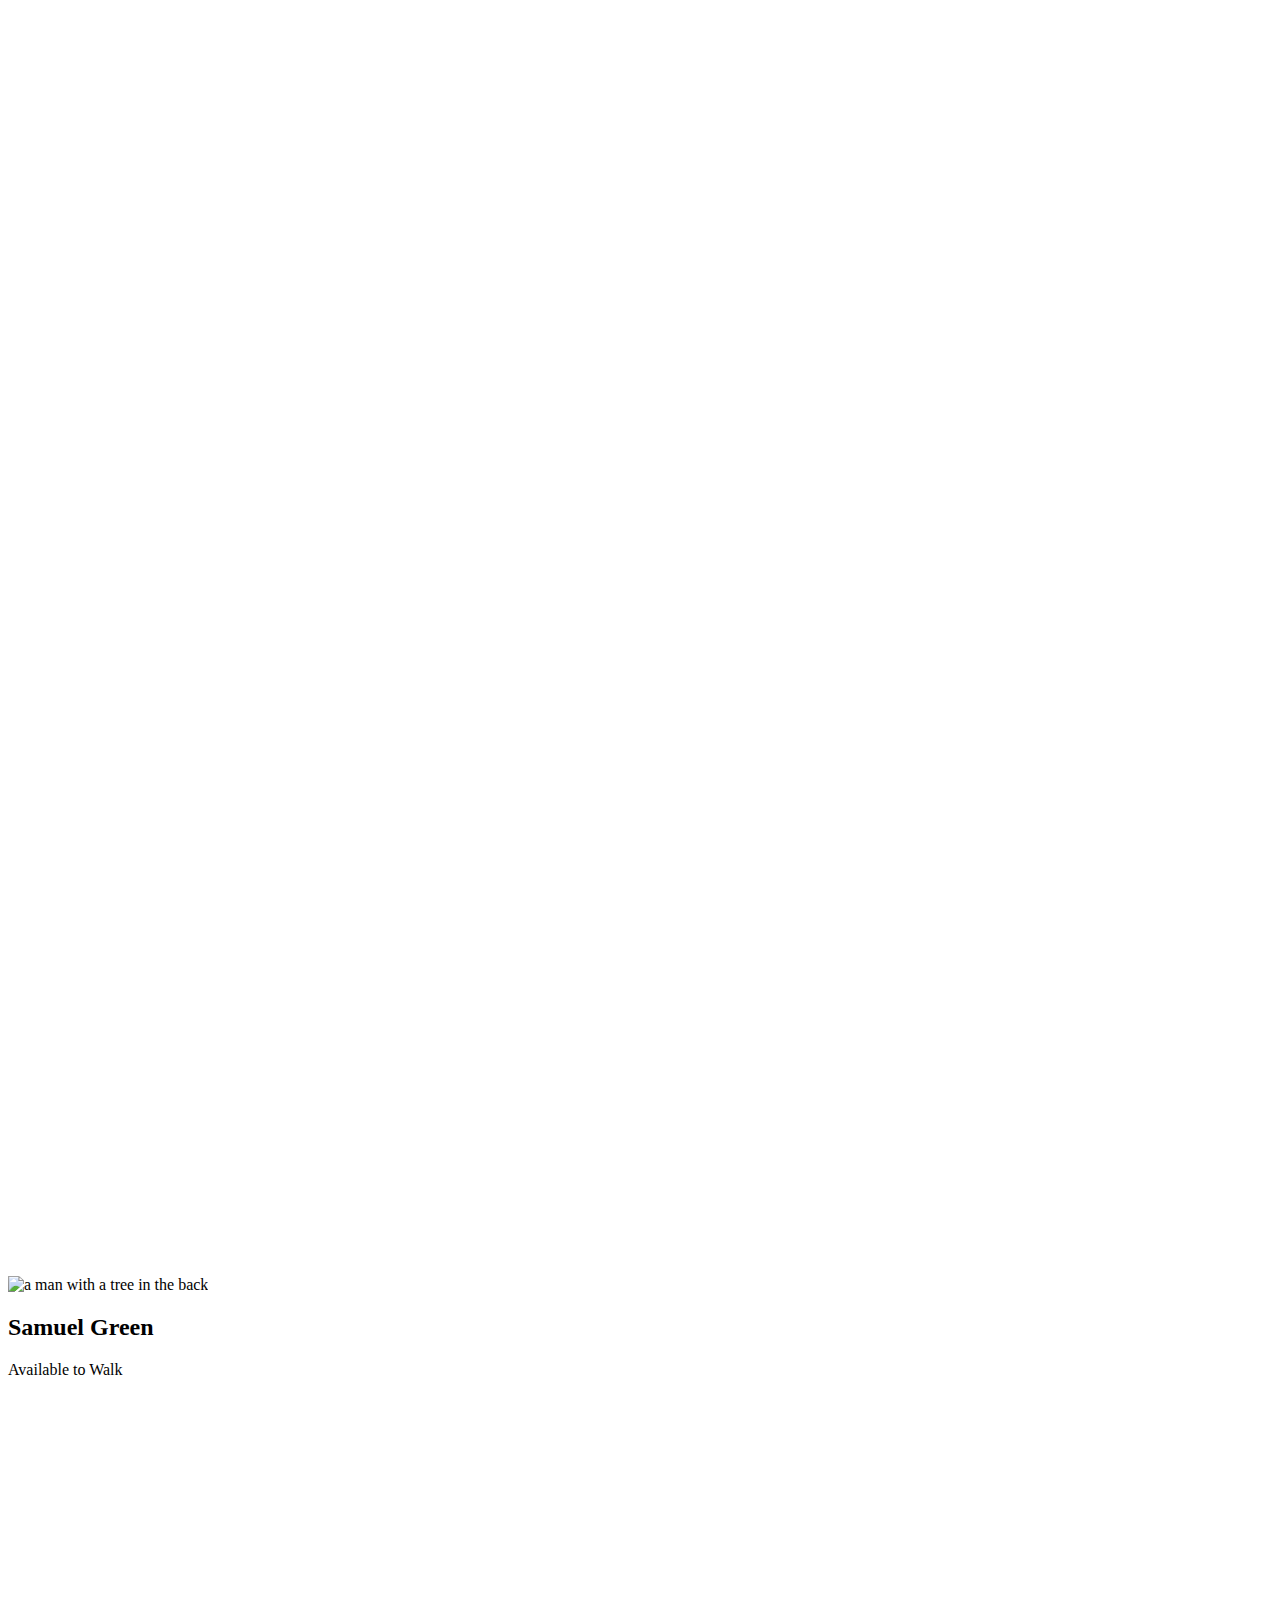
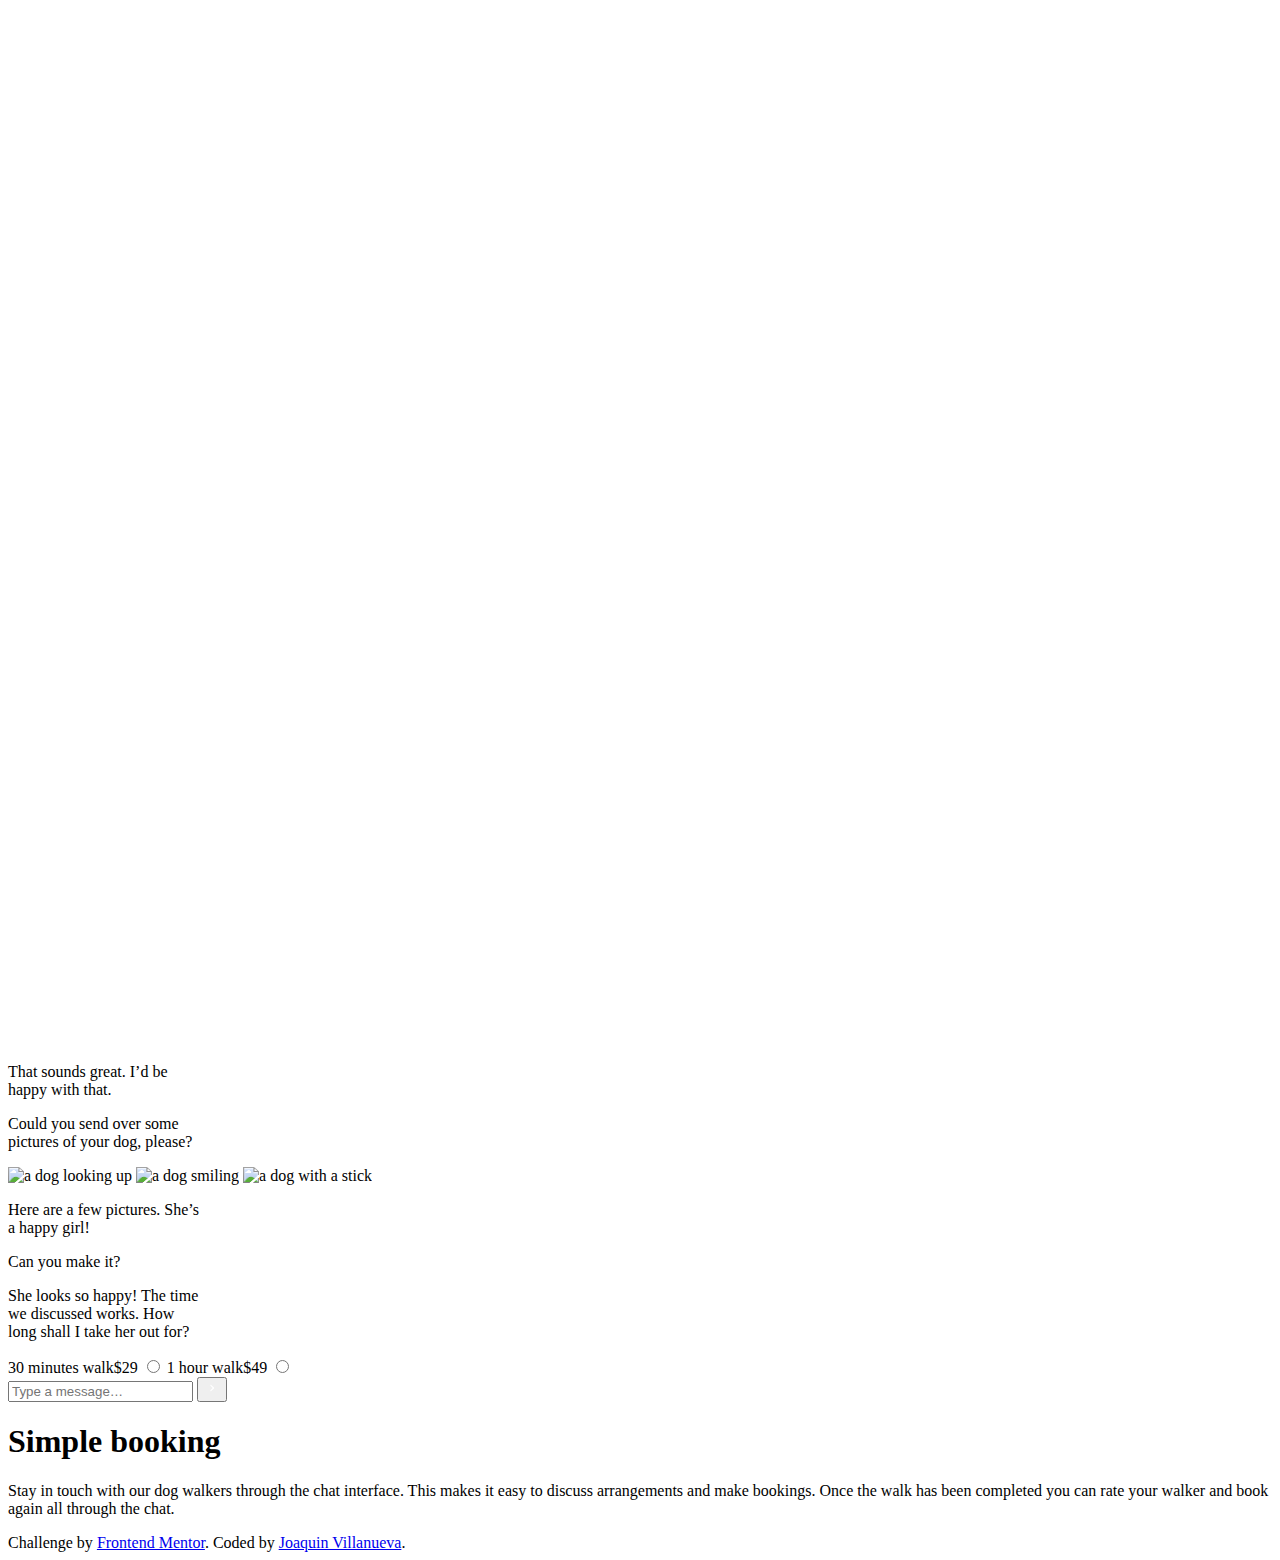
==== index.html @ 095c1207 "Initial commit" ====
<!DOCTYPE html>
<html lang="en">

<head>
  <meta charset="UTF-8" />
  <meta name="viewport" content="width=device-width, initial-scale=1.0" />
  <!-- displays site properly based on user's device -->
  <link rel="preconnect" href="https://fonts.gstatic.com" />
  <link href="https://fonts.googleapis.com/css2?family=Rubik:wght@400;500;700&display=swap" rel="stylesheet" />
  <link rel="icon" type="image/png" sizes="32x32" href="./images/favicon-32x32.png" />
  <link rel="stylesheet" href="/chat-app-css-illustration-master/index.css" />
  <title>Frontend Mentor | Chat app CSS illustration</title>
</head>

<body>
  <div class="purple-back"></div>
  <main>
    <section class="chat">
      <header class="chat__header">
        <div class="chat__header-block"></div>
        <div class="chat__header-arrow">
          <svg xmlns="http://www.w3.org/2000/svg" x="0px" y="0px" width="100%" height="100%" viewBox="0 0 172 172"
            style="fill: #000000">
            <g fill="none" fill-rule="nonzero" stroke="none" stroke-width="1" stroke-linecap="butt"
              stroke-linejoin="miter" stroke-miterlimit="10" stroke-dasharray="" stroke-dashoffset="0"
              font-family="none" font-weight="none" font-size="none" text-anchor="none" style="mix-blend-mode: normal">
              <path d="M0,172v-172h172v172z" fill="none"></path>
              <g fill="#ffffff">
                <path
                  d="M114.55469,22.87734c-1.48951,0.04438 -2.90324,0.6669 -3.94167,1.73568l-57.33333,57.33333c-2.23811,2.23904 -2.23811,5.86825 0,8.10729l57.33333,57.33333c1.43802,1.49778 3.5734,2.10113 5.5826,1.57735c2.0092,-0.52378 3.57826,-2.09284 4.10204,-4.10204c0.52378,-2.0092 -0.07957,-4.14458 -1.57735,-5.5826l-53.27969,-53.27969l53.27969,-53.27969c1.69569,-1.64828 2.20555,-4.16851 1.28389,-6.3463c-0.92166,-2.17779 -3.08576,-3.56638 -5.44951,-3.49667z">
                </path>
              </g>
            </g>
          </svg>
        </div>
        <img src="/chat-app-css-illustration-master/images/avatar.jpg" alt="a man with a tree in the back" class="chat__header-img" />
        <h2 class="chat__header-id">Samuel Green</h2>
        <div class="chat__header-state">Available to Walk</div>
        <div class="chat__header-menu">
          <svg xmlns="http://www.w3.org/2000/svg" x="0px" y="0px" width="100%" height="100%" viewBox="0 0 172 172"
            style="fill: #000000">
            <g fill="none" fill-rule="nonzero" stroke="none" stroke-width="1" stroke-linecap="butt"
              stroke-linejoin="miter" stroke-miterlimit="10" stroke-dasharray="" stroke-dashoffset="0"
              font-family="none" font-weight="none" font-size="none" text-anchor="none" style="mix-blend-mode: normal">
              <path d="M0,172v-172h172v172z" fill="none"></path>
              <g id="original-icon" fill="#ffffff">
                <path
                  d="M86,22.93333c-9.4993,0 -17.2,7.7007 -17.2,17.2c0,9.4993 7.7007,17.2 17.2,17.2c9.4993,0 17.2,-7.7007 17.2,-17.2c0,-9.4993 -7.7007,-17.2 -17.2,-17.2zM86,68.8c-9.4993,0 -17.2,7.7007 -17.2,17.2c0,9.4993 7.7007,17.2 17.2,17.2c9.4993,0 17.2,-7.7007 17.2,-17.2c0,-9.4993 -7.7007,-17.2 -17.2,-17.2zM86,114.66667c-9.4993,0 -17.2,7.7007 -17.2,17.2c0,9.4993 7.7007,17.2 17.2,17.2c9.4993,0 17.2,-7.7007 17.2,-17.2c0,-9.4993 -7.7007,-17.2 -17.2,-17.2z">
                </path>
              </g>
            </g>
          </svg>
        </div>
      </header>
      <p class="chat__message-left">
        That sounds great. I’d be <br />
        happy with that.
      </p>
      <p class="chat__message-left">
        Could you send over some <br />
        pictures of your dog, please?
      </p>
      <div>
        <img src="/chat-app-css-illustration-master/images/dog-image-1.jpg" alt="a dog looking up" class="imgs" />
        <img src="/chat-app-css-illustration-master/images/dog-image-2.jpg" alt="a dog smiling" class="imgs" />
        <img src="/chat-app-css-illustration-master/images/dog-image-3.jpg" alt="a dog with a stick" class="imgs" />
      </div>
      <p class="chat__message-right">
        Here are a few pictures. She’s <br />
        a happy girl!
      </p>
      <p class="chat__message-right short">Can you make it?</p>
      <p class="chat__message-left">
        She looks so happy! The time <br />
        we discussed works. How <br />
        long shall I take her out for?
      </p>
      <form class="chat_option">
        <label class="container"><span class="walk">30 minutes walk</span><span class="price">$29</span>
        <input type="radio" name="radio">
        <span class="checkmark"></span>
      </label>
      <label class="container"><span class="walk">1 hour walk</span><span class="price">$49</span>
        <input type="radio" name="radio">
        <span class="checkmark"></span>
      </label>
      </form>
      <form class="placeholder" action="#">
        <input class="chat__placeholder" placeholder="Type a message…" type="text" />
        <button class="chat__btn-send" type="reset">
          <svg xmlns="http://www.w3.org/2000/svg" x="0px" y="0px" width="14" height="16" viewBox="0 0 172 172"
            style="fill: #ffffff">
            <g fill="none" fill-rule="nonzero" stroke="none" stroke-width="1" stroke-linecap="butt"
              stroke-linejoin="miter" stroke-miterlimit="10" stroke-dasharray="" stroke-dashoffset="0"
              font-family="none" font-weight="none" font-size="none" text-anchor="none" style="mix-blend-mode: normal">
              <path d="M0,172v-172h172v172z" fill="none"></path>
              <g fill="#ffffff">
                <path
                  d="M93.6755,86l-27.38383,-27.38383c-2.967,-2.967 -2.967,-7.783 0,-10.75v0c2.967,-2.967 7.783,-2.967 10.75,0l33.067,33.067c2.80217,2.80217 2.80217,7.33867 0,10.13367l-33.067,33.067c-2.967,2.967 -7.783,2.967 -10.75,0v0c-2.967,-2.967 -2.967,-7.783 0,-10.75z">
                </path>
              </g>
            </g>
          </svg>
        </button>
      </form>
    </section>
    <section>
      <h1>Simple booking</h1>
      <p class="text">
        Stay in touch with our dog walkers through the chat interface. This
        makes it easy to discuss arrangements and make bookings. Once the walk
        has been completed you can rate your walker and book again all through
        the chat.
      </p>
    </section>
  </main>
  <div class="attribution">
    Challenge by
    <a href="https://www.frontendmentor.io?ref=challenge" target="_blank">Frontend Mentor</a>. Coded by
    <a href="https://stoic-feynman-20e51a.netlify.app/">Joaquin Villanueva</a>.
  </div>
</body>

</html>
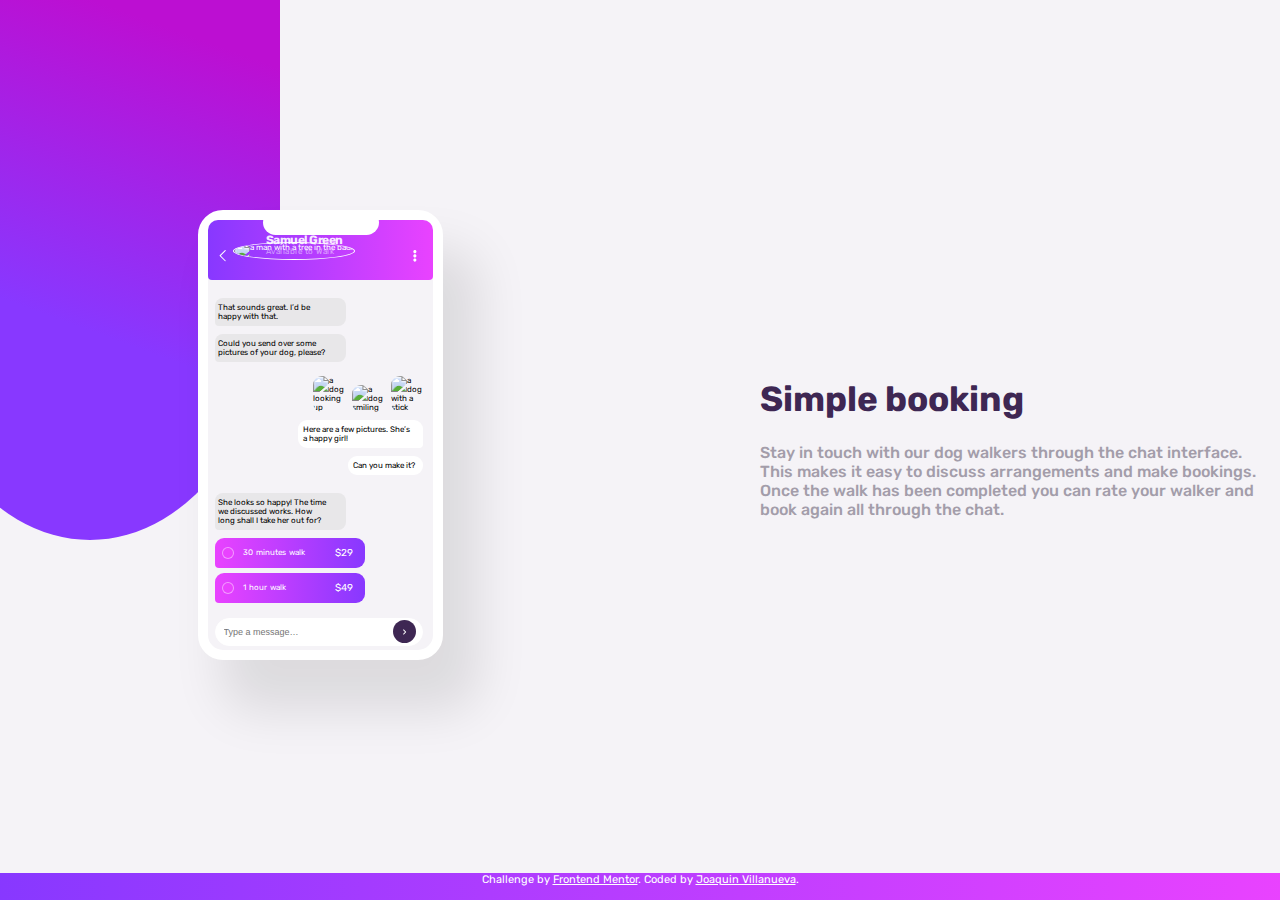
==== commit 88ed8320: "Update index.html" ====
--- a/index.html
+++ b/index.html
@@ -8,13 +8,12 @@
   <link rel="preconnect" href="https://fonts.gstatic.com" />
   <link href="https://fonts.googleapis.com/css2?family=Rubik:wght@400;500;700&display=swap" rel="stylesheet" />
   <link rel="icon" type="image/png" sizes="32x32" href="./images/favicon-32x32.png" />
-  <link rel="stylesheet" href="/chat-app-css-illustration-master/index.css" />
+  <link rel="stylesheet" href="./index.css" />
   <title>Frontend Mentor | Chat app CSS illustration</title>
 </head>
 
 <body>
   <div class="purple-back"></div>
-  <main>
     <section class="chat">
       <header class="chat__header">
         <div class="chat__header-block"></div>
@@ -104,7 +103,7 @@
         </button>
       </form>
     </section>
-    <section>
+    <section class="right-text">
       <h1>Simple booking</h1>
       <p class="text">
         Stay in touch with our dog walkers through the chat interface. This
@@ -113,7 +112,6 @@
         the chat.
       </p>
     </section>
-  </main>
   <div class="attribution">
     Challenge by
     <a href="https://www.frontendmentor.io?ref=challenge" target="_blank">Frontend Mentor</a>. Coded by
--- a/index.css
+++ b/index.css
@@ -0,0 +1,296 @@
+html{
+    height: auto;
+    width: 100vw;
+    margin: 0px;
+    font-family: 'Rubik', sans-serif;
+    box-sizing: border-box;
+    background-color: hsl(270, 20%, 96%);
+}
+body{
+    display: grid;
+    grid-template-rows: 1fr 1fr;
+    margin: 0;
+    height: 100vh;
+    place-items: center;
+}
+.purple-back{
+    padding: 230px 180px;
+    max-width: 400px;
+    position: absolute;
+    background: rgb(136,56,255);
+    background: linear-gradient(20deg, rgba(136,56,255,1) 41%, rgba(188,15,210,1) 90%);
+    z-index: -1;
+    left: -200px;
+    top: 0px;
+    border-bottom-right-radius: 100%;
+    border-bottom-left-radius: 100%;
+}
+.chat{
+    grid-row: 1 / 2;
+    border:10px solid hsl(0, 0%, 100%);
+    border-radius: 25px;
+    margin: auto;
+    margin-top: 60px;
+    width: 225px;
+    height: 430px;
+    background-color: hsl(270, 20%, 96%);
+    font-size: 8px;
+    box-shadow: 30px 45px 50px 6px rgba(0,0,0,0.1);
+}
+.chat__header-block{
+    position: absolute;
+    padding: 8px;
+    background-color: white;
+    border-radius: 15px;
+    width: 100px;
+    height: 9px;
+    top: -10px;
+    left: 55px;
+}
+.chat__header{
+    position: relative;
+    background-image: linear-gradient(to right, hsl(264, 100%, 61%), hsl(293, 100%, 63%));
+    width: 225px;
+    height: 60px;
+    border-radius: 4px;
+    border-top-left-radius: 10px;
+    border-top-right-radius: 10px;
+    color: white;
+}
+.chat__header-arrow{
+    position: absolute;
+    top: 28px;
+    left: 7px;
+    width: 6.8%;
+}
+.chat__header-img{
+    width: 10%;
+    border-radius: 100%;
+    border: 1px solid white;
+    top: 22px;
+    left: 25px;
+    position: relative;
+}
+.chat__header-id{
+    position: relative;
+    left: 58px;
+    top: -15px;
+    opacity: 90%;
+    letter-spacing: -0.5px;
+}
+.chat__header-state{
+    position: relative;
+    top: -25px;
+    left: 58px;
+    bottom: 8px;
+    letter-spacing: 0.5px;
+    opacity: 50%;
+    
+}
+.chat__header-menu{
+    position: absolute;
+    right: 10px;
+    top: 28px;
+    width: 7%;
+}
+.chat__message-left{
+    position: relative;
+    padding: 5px 3px;
+    color: var(--Moderate-Violet);
+    text-align: left;
+    background-color: hsl(260, 6%, 91%);
+    margin-left: 7px;
+    width: 125px;
+    border-radius: 8px;
+    border-bottom-left-radius: 4px;
+    top: 10px;
+    box-shadow: 16px 30px 78px -19px rgba(0,0,0,0.34);
+}
+.imgs{
+    position: relative;
+    display: inline-flex;
+    width: 32px;
+    border-radius: 9px;
+    left: 100px;
+    margin-left: 5px;
+    margin-top: 16px;
+}
+.chat__message-right{
+    position: relative;
+    width: 115px;
+    padding: 5px 5px;
+    color: var(--Desaturated-Dark-Violet);
+    text-align: left;
+    background-color: white;
+    margin-right: 7px;
+    left: 90px;
+    border-radius: 9px;
+    border-bottom-right-radius: 4px;
+    box-shadow: 16px 30px 78px -19px rgba(0,0,0,0.34);
+}
+.short{
+    width: 65px;
+    left: 140px;
+    border-radius: 9px;
+}
+.container {
+    display: grid;
+    grid-template-columns: repeat(3,1fr);
+    position: relative;
+    top: 10px;
+    margin-top: 5px;
+    margin-left: 7px;
+    cursor: pointer;
+    height: 30px;
+    width: 150px;
+    background-image: linear-gradient(to left, hsl(264, 100%, 61%), hsl(293, 100%, 63%));
+    box-shadow: 16px 30px 78px -19px rgba(0,0,0,0.34);
+    border-radius: 9px;
+    border-bottom-left-radius: 4px;
+    color: white;
+    word-spacing: 1px;
+}
+.chat_option .walk{
+    position: absolute;
+    left: 28px;
+    top: 9.5px;
+}
+.chat_option .price{
+    position: absolute;
+    left: 7.5rem;
+    top: 8.8px;   
+    font-size: 10px;
+}
+.chat_option input{
+    position: absolute;
+    opacity: 0;
+    cursor: pointer;
+    grid-column: 1/2;
+}
+.checkmark {
+    position: absolute;
+    grid-column: 1/2;
+    top: 8.5px;
+    left: 7px;
+    height: 10px;
+    width: 10px;
+    background-color: hsl(293, 100%, 63%);
+    border: 1px solid rgba(255, 255, 255, 0.466);
+    border-radius: 50%;
+}
+.container input:hover  ~ .checkmark {
+    background-color: #ccc;
+}
+.chat_option input:checked ~ .checkmark {
+    background-color: #2196F3;
+}
+.placeholder{
+    position: relative;
+    display: inline-flex;
+    align-items: center;
+    justify-items: center;
+    margin-left: 7px;
+    top: 10px;
+}
+.chat__placeholder{
+    width: 190px;
+    margin-top: 15px;
+    border-radius: 25px;
+    outline: none;
+    border: 1px solid white;
+    font-size: 9px;
+    padding: 8px;
+}
+.chat__btn-send{
+    position: relative;
+    display: flex;
+    left: -30px;
+    top: 7px;
+    justify-items: center;
+    align-items: center;
+    outline: none;
+    border-radius: 100%;
+    border: none;
+    background-color: hsl(271, 36%, 24%);
+    width: 23px;
+    height: 23px;
+}
+.right-text{
+    position: relative;
+    max-width: 400px;
+    grid-column: 1;
+    grid-row: 2/3;
+    margin: 10px;
+}
+h1{
+    text-align: center;
+    top: 10px;
+    color: hsl(271, 36%, 24%);
+    font-weight: 700;
+}
+.text{
+    text-align: center;
+    color: hsl(270, 7%, 64%);
+    font-weight: 500;
+}
+.attribution {
+    position: relative;
+    width: 100%;
+    min-height: 27px;
+    top: 150px;
+    left: 0px;
+    font-size: 11px; 
+    text-align: center;
+    background-color: hsl(276, 69%, 57%);
+    background-image:  linear-gradient(to right, hsl(264, 100%, 61%), hsl(293, 100%, 63%));
+    color: white;
+    font-family: 'Rubik', sans-serif;
+    grid-column: 1;
+    grid-row: 2/3;
+}
+.attribution a {
+    color: white;
+}
+@media only screen and (min-width: 768px){
+    body{
+        grid-template-columns: repeat(4, 1fr);
+    }
+    .purple-back{
+        padding: 270px 190px;
+        left: -100px;
+    }
+    .chat{
+        position: relative;
+        top: 150px;
+        grid-column: 1/3;
+        grid-row: 1/3;
+    }
+    .right-text{
+        grid-row: 1/2;
+        grid-column: 3/5;
+        top: 220px;
+    }
+    h1{
+        font-size: 35px;
+        text-align: left;
+    }
+    .text{
+        width: 40vw;
+        max-width: 700px;
+        font-size: 1rem;
+        text-align: left;
+    }
+    .attribution{
+        position: absolute;
+        bottom: 0px;
+        top: inherit;
+    } 
+}
+@media screen and (min-width: 1440px) {
+    .right-text{
+        left: -100px;
+    }
+    .purple-back{
+        padding: 350px 300px;
+    }
+}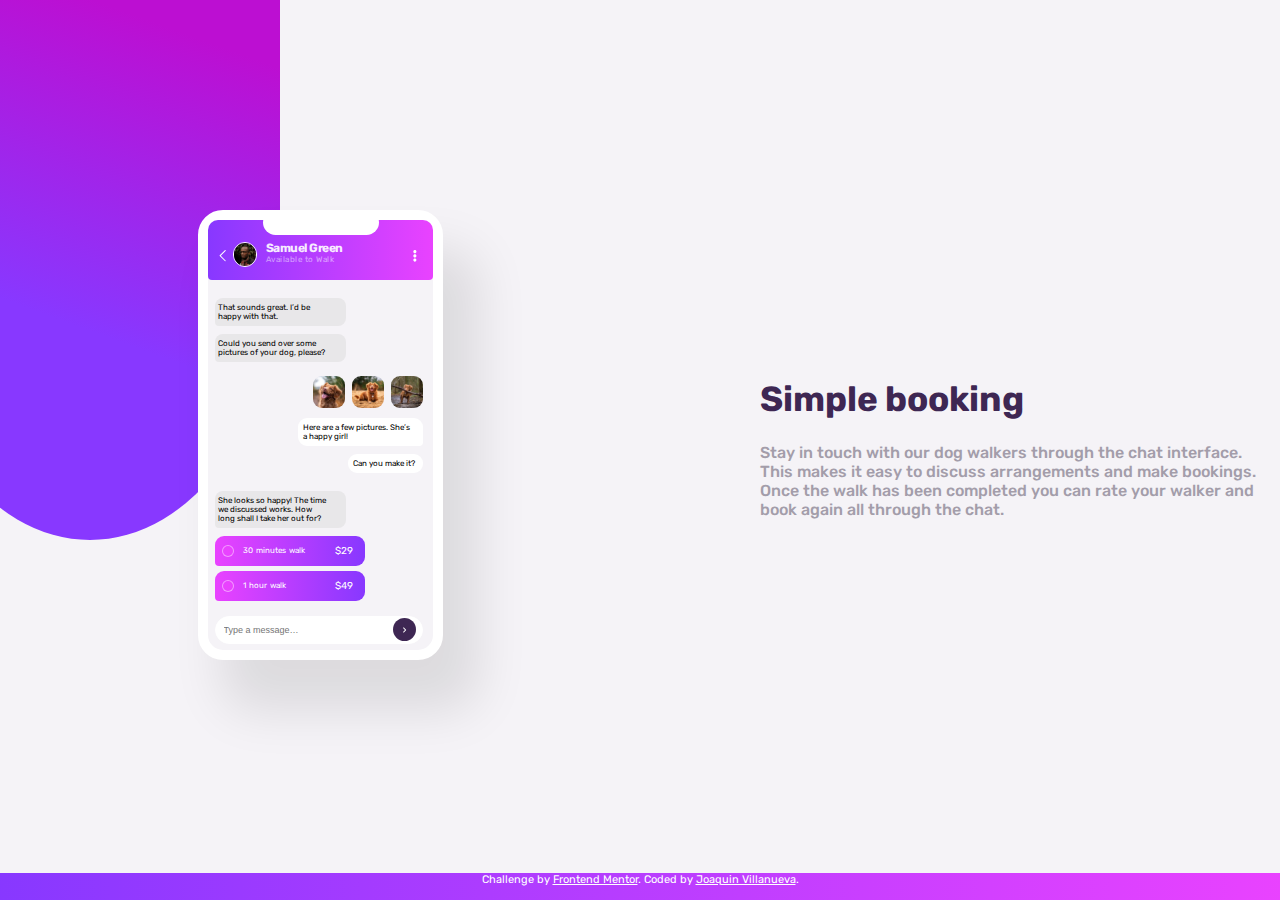
==== commit 005e1804: "Update index.html" ====
--- a/index.html
+++ b/index.html
@@ -32,7 +32,7 @@
             </g>
           </svg>
         </div>
-        <img src="/chat-app-css-illustration-master/images/avatar.jpg" alt="a man with a tree in the back" class="chat__header-img" />
+        <img src="./images/avatar.jpg" alt="a man with a tree in the back" class="chat__header-img" />
         <h2 class="chat__header-id">Samuel Green</h2>
         <div class="chat__header-state">Available to Walk</div>
         <div class="chat__header-menu">
@@ -60,9 +60,9 @@
         pictures of your dog, please?
       </p>
       <div>
-        <img src="/chat-app-css-illustration-master/images/dog-image-1.jpg" alt="a dog looking up" class="imgs" />
-        <img src="/chat-app-css-illustration-master/images/dog-image-2.jpg" alt="a dog smiling" class="imgs" />
-        <img src="/chat-app-css-illustration-master/images/dog-image-3.jpg" alt="a dog with a stick" class="imgs" />
+        <img src="./images/dog-image-1.jpg" alt="a dog looking up" class="imgs" />
+        <img src="./images/dog-image-2.jpg" alt="a dog smiling" class="imgs" />
+        <img src="./images/dog-image-3.jpg" alt="a dog with a stick" class="imgs" />
       </div>
       <p class="chat__message-right">
         Here are a few pictures. She’s <br />
@@ -115,7 +115,7 @@
   <div class="attribution">
     Challenge by
     <a href="https://www.frontendmentor.io?ref=challenge" target="_blank">Frontend Mentor</a>. Coded by
-    <a href="https://stoic-feynman-20e51a.netlify.app/">Joaquin Villanueva</a>.
+    <a href="https://joaquinvillanueva-portfolio.netlify.app/">Joaquin Villanueva</a>.
   </div>
 </body>
 
